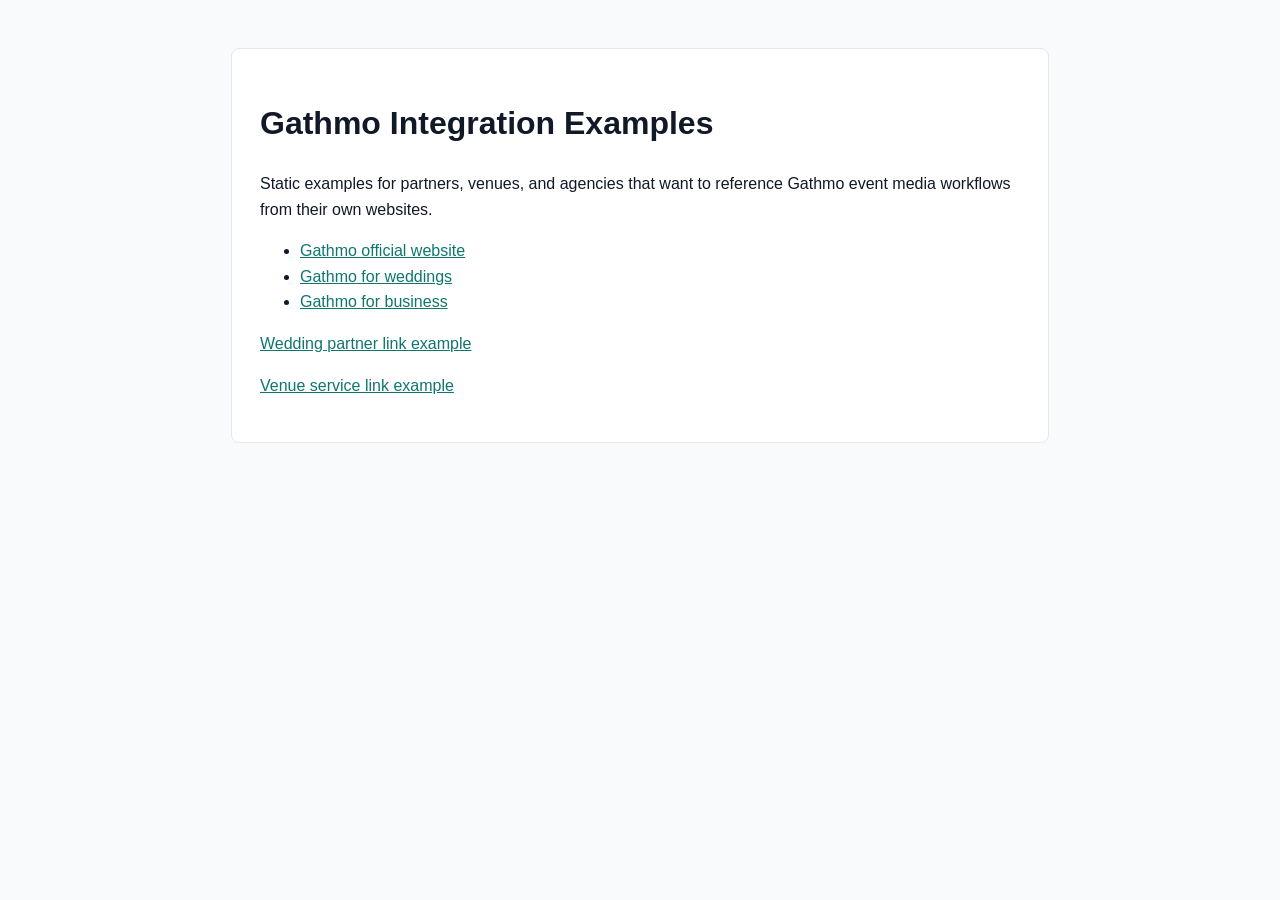
==== index.html @ 8b1a5065 "Add Gathmo integration examples" ====
<!doctype html>
<html lang="en">
  <head>
    <meta charset="utf-8">
    <meta name="viewport" content="width=device-width, initial-scale=1">
    <title>Gathmo Integration Examples</title>
    <link rel="stylesheet" href="style.css">
  </head>
  <body>
    <main>
      <h1>Gathmo Integration Examples</h1>
      <p>
        Static examples for partners, venues, and agencies that want to reference
        Gathmo event media workflows from their own websites.
      </p>
      <ul>
        <li><a href="https://gathmo.com/">Gathmo official website</a></li>
        <li><a href="https://gathmo.com/weddings">Gathmo for weddings</a></li>
        <li><a href="https://gathmo.com/for-business">Gathmo for business</a></li>
      </ul>
      <p><a href="examples/wedding-partner-link.html">Wedding partner link example</a></p>
      <p><a href="examples/venue-service-link.html">Venue service link example</a></p>
    </main>
  </body>
</html>
---- style.css ----
body {
  margin: 0;
  font-family: -apple-system, BlinkMacSystemFont, "Segoe UI", sans-serif;
  line-height: 1.6;
  color: #111827;
  background: #f8fafc;
}

main {
  max-width: 760px;
  margin: 48px auto;
  padding: 28px;
  background: #ffffff;
  border: 1px solid #e5e7eb;
  border-radius: 8px;
}

a {
  color: #0f766e;
}
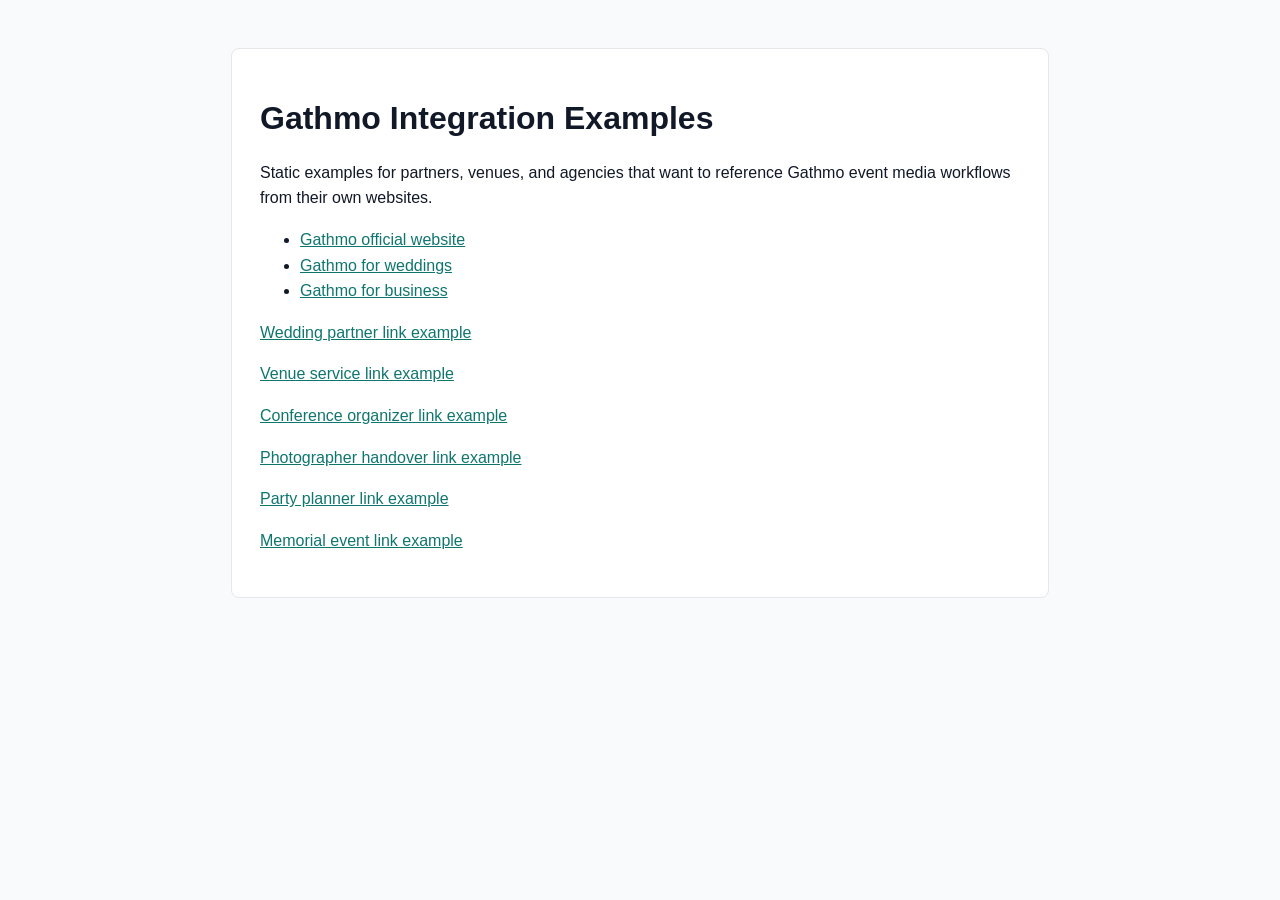
==== commit 80e1ff75: "Add partner handover examples" ====
--- a/index.html
+++ b/index.html
@@ -20,6 +20,10 @@
       </ul>
       <p><a href="examples/wedding-partner-link.html">Wedding partner link example</a></p>
       <p><a href="examples/venue-service-link.html">Venue service link example</a></p>
+      <p><a href="examples/conference-organizer-link.html">Conference organizer link example</a></p>
+      <p><a href="examples/photographer-handover-link.html">Photographer handover link example</a></p>
+      <p><a href="examples/party-planner-link.html">Party planner link example</a></p>
+      <p><a href="examples/memorial-event-link.html">Memorial event link example</a></p>
     </main>
   </body>
 </html>
--- a/style.css
+++ b/style.css
@@ -18,3 +18,32 @@
 a {
   color: #0f766e;
 }
+
+h1,
+h2 {
+  line-height: 1.25;
+}
+
+.eyebrow {
+  margin-bottom: 0.25rem;
+  color: #475569;
+  font-size: 0.8rem;
+  font-weight: 700;
+  letter-spacing: 0.08em;
+  text-transform: uppercase;
+}
+
+.example {
+  margin: 1.5rem 0;
+  padding: 1rem 1.25rem;
+  background: #ecfdf5;
+  border-left: 4px solid #0f766e;
+}
+
+pre {
+  overflow-x: auto;
+  padding: 1rem;
+  background: #0f172a;
+  color: #e2e8f0;
+  border-radius: 6px;
+}
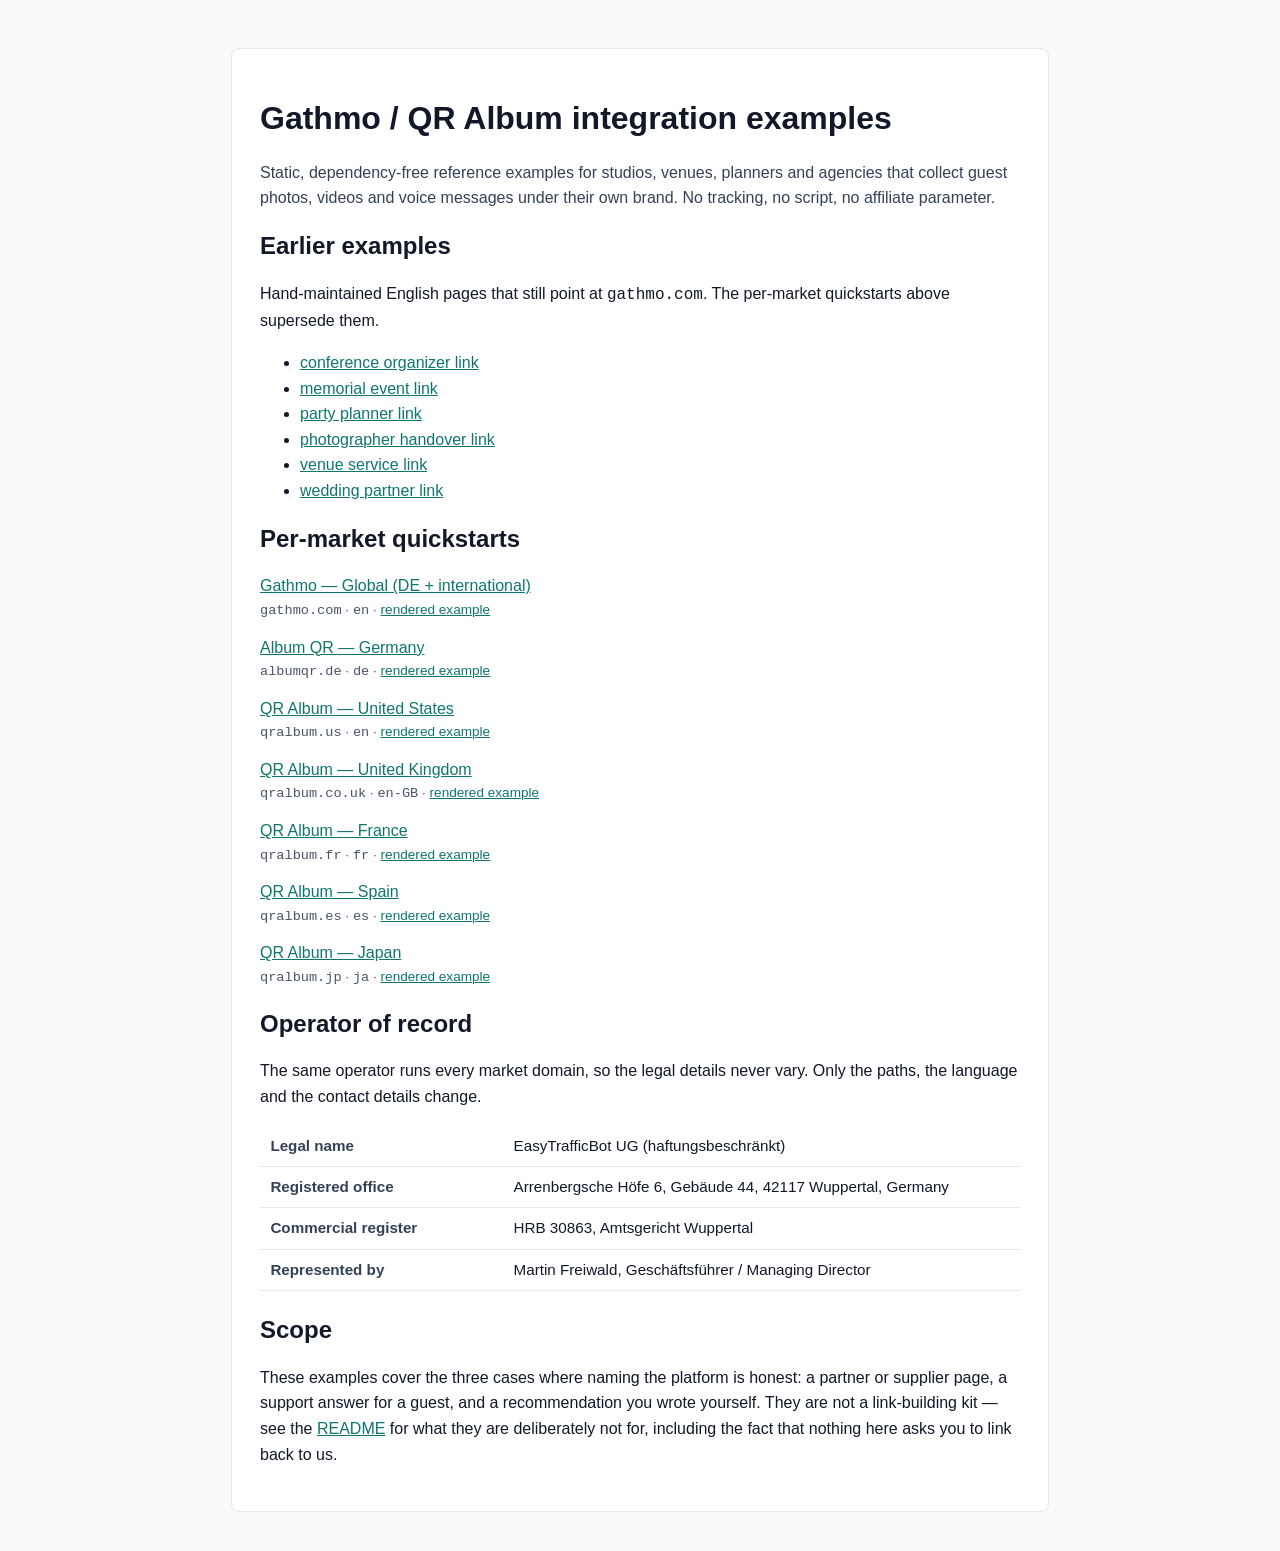
==== commit 318047f1: "Add localized integration quickstart per market domain Seven quickstarts, one per market domain, eac" ====
--- a/index.html
+++ b/index.html
@@ -3,27 +3,86 @@
   <head>
     <meta charset="utf-8">
     <meta name="viewport" content="width=device-width, initial-scale=1">
-    <title>Gathmo Integration Examples</title>
+    <title>Gathmo / QR Album integration examples</title>
     <link rel="stylesheet" href="style.css">
   </head>
   <body>
     <main>
-      <h1>Gathmo Integration Examples</h1>
+      <h1>Gathmo / QR Album integration examples</h1>
+      <p class="lede">
+        Static, dependency-free reference examples for studios, venues, planners and
+        agencies that collect guest photos, videos and voice messages under their own
+        brand. No tracking, no script, no affiliate parameter.
+      </p>
+
+      <h2>Earlier examples</h2>
       <p>
-        Static examples for partners, venues, and agencies that want to reference
-        Gathmo event media workflows from their own websites.
+        Hand-maintained English pages that still point at <code>gathmo.com</code>. The
+        per-market quickstarts above supersede them.
       </p>
       <ul>
-        <li><a href="https://gathmo.com/">Gathmo official website</a></li>
-        <li><a href="https://gathmo.com/weddings">Gathmo for weddings</a></li>
-        <li><a href="https://gathmo.com/for-business">Gathmo for business</a></li>
+        <li><a href="examples/conference-organizer-link.html">conference organizer link</a></li>
+        <li><a href="examples/memorial-event-link.html">memorial event link</a></li>
+        <li><a href="examples/party-planner-link.html">party planner link</a></li>
+        <li><a href="examples/photographer-handover-link.html">photographer handover link</a></li>
+        <li><a href="examples/venue-service-link.html">venue service link</a></li>
+        <li><a href="examples/wedding-partner-link.html">wedding partner link</a></li>
       </ul>
-      <p><a href="examples/wedding-partner-link.html">Wedding partner link example</a></p>
-      <p><a href="examples/venue-service-link.html">Venue service link example</a></p>
-      <p><a href="examples/conference-organizer-link.html">Conference organizer link example</a></p>
-      <p><a href="examples/photographer-handover-link.html">Photographer handover link example</a></p>
-      <p><a href="examples/party-planner-link.html">Party planner link example</a></p>
-      <p><a href="examples/memorial-event-link.html">Memorial event link example</a></p>
+
+      <h2>Per-market quickstarts</h2>
+      <ul class="markets">
+        <li>
+          <a href="markets/gathmo-com/quickstart.md">Gathmo — Global (DE + international)</a>
+          <span class="meta"><code>gathmo.com</code> · <code>en</code> · <a href="markets/gathmo-com/partner-credit.html">rendered example</a></span>
+        </li>
+        <li>
+          <a href="markets/album-qr-de/quickstart.md">Album QR — Germany</a>
+          <span class="meta"><code>albumqr.de</code> · <code>de</code> · <a href="markets/album-qr-de/partner-credit.html">rendered example</a></span>
+        </li>
+        <li>
+          <a href="markets/qr-album-us/quickstart.md">QR Album — United States</a>
+          <span class="meta"><code>qralbum.us</code> · <code>en</code> · <a href="markets/qr-album-us/partner-credit.html">rendered example</a></span>
+        </li>
+        <li>
+          <a href="markets/qr-album-uk/quickstart.md">QR Album — United Kingdom</a>
+          <span class="meta"><code>qralbum.co.uk</code> · <code>en-GB</code> · <a href="markets/qr-album-uk/partner-credit.html">rendered example</a></span>
+        </li>
+        <li>
+          <a href="markets/qr-album-fr/quickstart.md">QR Album — France</a>
+          <span class="meta"><code>qralbum.fr</code> · <code>fr</code> · <a href="markets/qr-album-fr/partner-credit.html">rendered example</a></span>
+        </li>
+        <li>
+          <a href="markets/qr-album-es/quickstart.md">QR Album — Spain</a>
+          <span class="meta"><code>qralbum.es</code> · <code>es</code> · <a href="markets/qr-album-es/partner-credit.html">rendered example</a></span>
+        </li>
+        <li>
+          <a href="markets/qr-album-jp/quickstart.md">QR Album — Japan</a>
+          <span class="meta"><code>qralbum.jp</code> · <code>ja</code> · <a href="markets/qr-album-jp/partner-credit.html">rendered example</a></span>
+        </li>
+      </ul>
+
+      <h2>Operator of record</h2>
+      <p>
+        The same operator runs every market domain, so the legal details never vary.
+        Only the paths, the language and the contact details change.
+      </p>
+      <table>
+        <tbody>
+          <tr><th>Legal name</th><td>EasyTrafficBot UG (haftungsbeschränkt)</td></tr>
+          <tr><th>Registered office</th><td>Arrenbergsche Höfe 6, Gebäude 44, 42117 Wuppertal, Germany</td></tr>
+          <tr><th>Commercial register</th><td>HRB 30863, Amtsgericht Wuppertal</td></tr>
+          <tr><th>Represented by</th><td>Martin Freiwald, Geschäftsführer / Managing Director</td></tr>
+        </tbody>
+      </table>
+
+      <h2>Scope</h2>
+      <p>
+        These examples cover the three cases where naming the platform is honest: a
+        partner or supplier page, a support answer for a guest, and a recommendation you
+        wrote yourself. They are not a link-building kit &mdash; see the
+        <a href="README.md">README</a> for what they are deliberately not for, including
+        the fact that nothing here asks you to link back to us.
+      </p>
     </main>
   </body>
 </html>
--- a/style.css
+++ b/style.css
@@ -47,3 +47,67 @@
   color: #e2e8f0;
   border-radius: 6px;
 }
+
+table {
+  width: 100%;
+  margin: 1rem 0 1.5rem;
+  border-collapse: collapse;
+  font-size: 0.95rem;
+}
+
+th,
+td {
+  padding: 0.5rem 0.65rem;
+  border-bottom: 1px solid #e5e7eb;
+  text-align: left;
+  vertical-align: top;
+}
+
+thead th {
+  background: #f1f5f9;
+  color: #475569;
+  font-size: 0.75rem;
+  letter-spacing: 0.05em;
+  text-transform: uppercase;
+}
+
+tbody th {
+  width: 32%;
+  color: #334155;
+  font-weight: 600;
+}
+
+.lede {
+  color: #334155;
+}
+
+.note {
+  color: #475569;
+  font-size: 0.9rem;
+}
+
+.markets {
+  padding-left: 0;
+  list-style: none;
+}
+
+.markets li {
+  margin-bottom: 0.8rem;
+}
+
+.markets .meta {
+  display: block;
+  color: #475569;
+  font-size: 0.85rem;
+}
+
+.gathmo-credit {
+  margin: 1.5rem 0;
+  padding: 1rem 1.25rem;
+  background: #ecfdf5;
+  border-left: 4px solid #0f766e;
+}
+
+code {
+  font-family: ui-monospace, SFMono-Regular, Menlo, monospace;
+}
